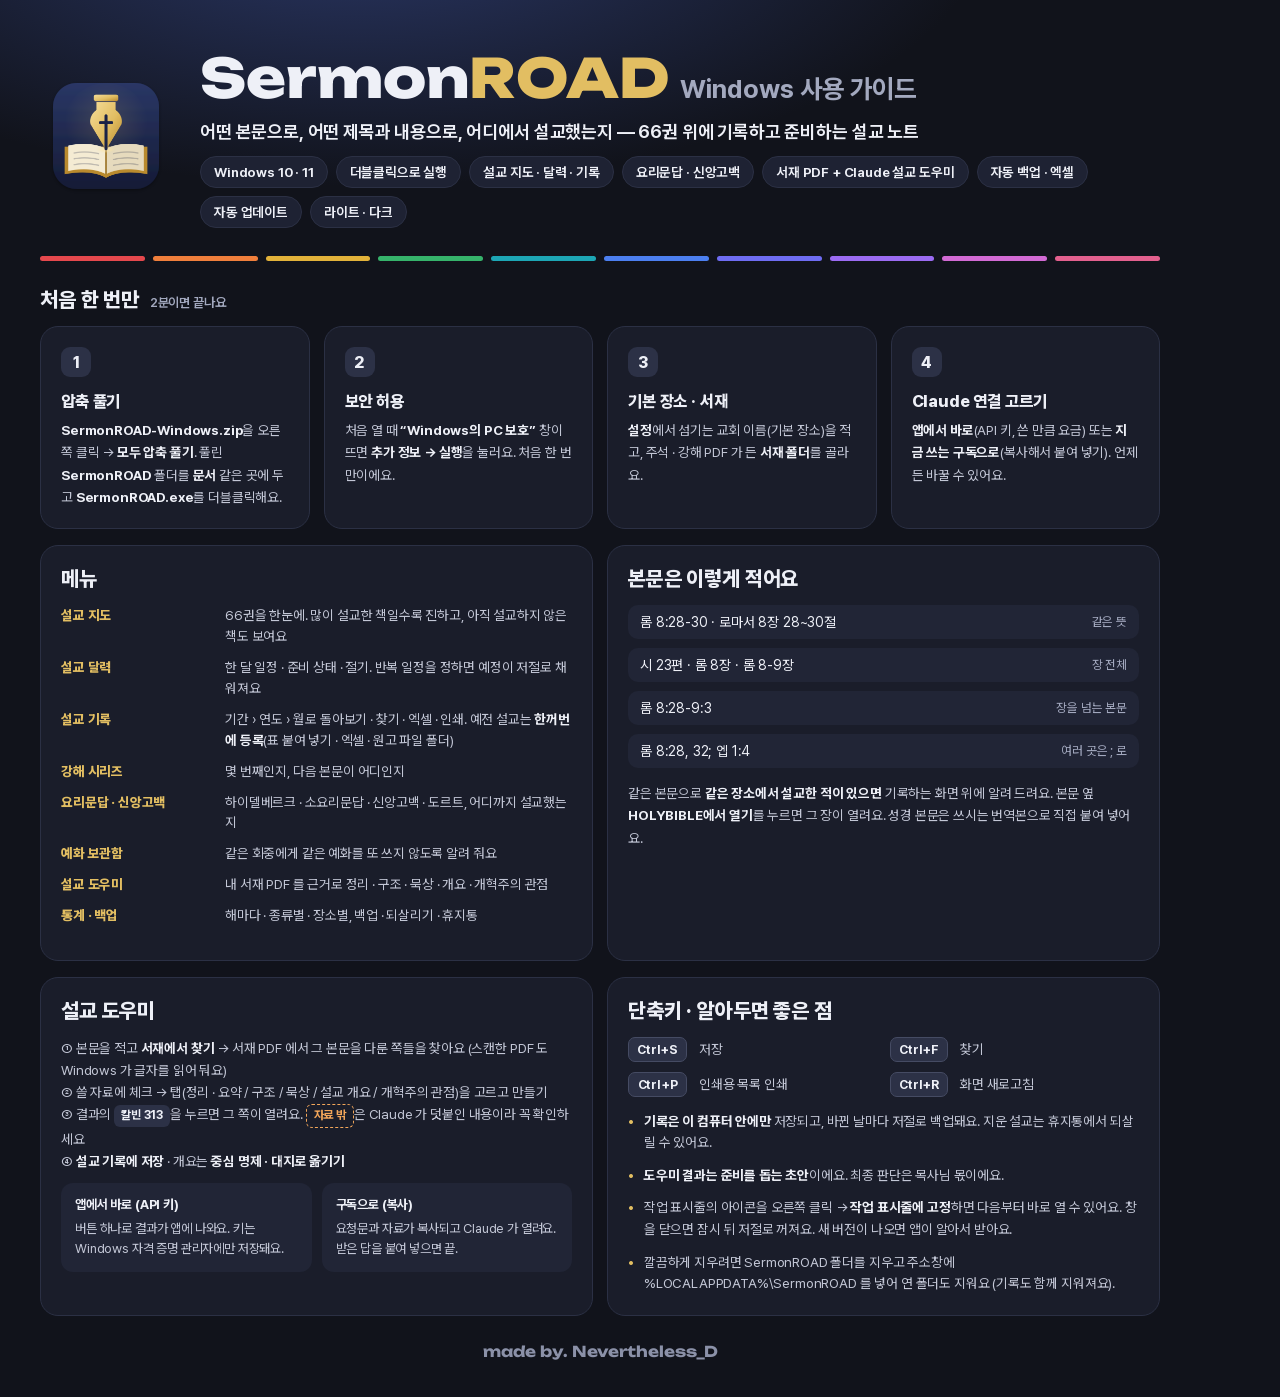
==== docs/guide-win.html @ 3cad3134 "Windows 사용 가이드 · 프로젝트 노트 · README Co-Authored-By: Claude Opus 5.5 <noreply@anthropic.com> Claude-Ses" ====
<!doctype html>
<html lang="ko"><head><meta charset="utf-8"><title>SermonROAD Windows 사용 가이드</title>
<style>
@font-face { font-family: P; src: url("../engine/web/fonts/PretendardVariable.woff2") format("woff2-variations"); font-weight: 100 900; }
@font-face { font-family: U; src: url("../engine/web/fonts/unbounded-latin-800-normal.woff2") format("woff2"); font-weight: 800; }
@font-face { font-family: U; src: url("../engine/web/fonts/unbounded-latin-700-normal.woff2") format("woff2"); font-weight: 700; }
* { box-sizing: border-box; }
body { margin: 0; width: 1200px; background: #11131B; color: #EEF0F7; font-family: P, sans-serif; letter-spacing: -0.01em; }
.wrap { padding: 44px 40px 36px; background: radial-gradient(900px 380px at 30% -80px, #2A3766 0%, rgba(42,55,102,0) 70%); }
.top { display: flex; gap: 28px; align-items: center; }
.top img { width: 132px; height: 132px; }
h1 { margin: 0; font-family: U, P; font-weight: 800; font-size: 54px; letter-spacing: 0; }
h1 em { font-style: normal; color: #E2BE62; }
h1 small { font-family: P; font-size: 26px; font-weight: 700; color: #A3A9BF; margin-left: 10px; }
.lead { margin: 10px 0 14px; font-size: 18px; font-weight: 650; }
.tags { display: flex; flex-wrap: wrap; gap: 8px; }
.tags span { padding: 7px 13px; border-radius: 18px; background: #1E2233; border: 1px solid #2B3044; font-size: 13.5px; font-weight: 650; }
.rule { display: flex; gap: 8px; margin: 28px 0 26px; } .rule i { flex: 1; height: 5px; border-radius: 3px; }
h2 { margin: 0 0 14px; font-size: 21px; font-weight: 800; } h2 small { font-size: 13px; color: #A3A9BF; font-weight: 600; margin-left: 6px; }
.grid4 { display: grid; grid-template-columns: repeat(4, 1fr); gap: 14px; }
.grid2 { display: grid; grid-template-columns: 1fr 1fr; gap: 14px; margin-top: 16px; }
.card { background: #1A1D2A; border: 1px solid #2B3044; border-radius: 18px; padding: 20px; }
.n { width: 30px; height: 30px; border-radius: 9px; background: #2C3146; display: flex; align-items: center; justify-content: center; font-weight: 800; margin-bottom: 14px; }
.card h3 { margin: 0 0 8px; font-size: 16.5px; font-weight: 800; }
.card p { margin: 0; font-size: 13.5px; line-height: 1.65; color: #C3C7D6; } .card p b { color: #EEF0F7; }
.menu { display: grid; grid-template-columns: 150px 1fr; gap: 10px 14px; font-size: 13.5px; line-height: 1.55; }
.menu dt { font-weight: 800; color: #E2BE62; } .menu dd { margin: 0; color: #C3C7D6; }
.refs { display: flex; flex-direction: column; gap: 9px; }
.refs div { display: flex; justify-content: space-between; padding: 9px 12px; border-radius: 10px; background: #212536; font-size: 14px; }
.refs span { color: #A3A9BF; font-size: 12.5px; }
.ways { display: grid; grid-template-columns: 1fr 1fr; gap: 10px; margin-top: 10px; }
.way { padding: 12px 14px; border-radius: 12px; background: #212536; font-size: 13px; line-height: 1.6; color: #C3C7D6; } .way b { color: #EEF0F7; display: block; margin-bottom: 3px; }
.keys { display: grid; grid-template-columns: auto 1fr auto 1fr; gap: 10px 12px; align-items: center; font-size: 13.5px; color: #C3C7D6; }
kbd { display: inline-block; min-width: 30px; padding: 4px 8px; border-radius: 7px; background: #2C3146; border: 1px solid #454B63; color: #EEF0F7; font: 700 12.5px P; text-align: center; }
.notes { display: flex; flex-direction: column; gap: 11px; font-size: 13.5px; line-height: 1.6; color: #C3C7D6; }
.notes div { display: flex; gap: 10px; } .notes div::before { content: "•"; color: #E2BE62; font-weight: 900; } .notes b { color: #EEF0F7; }
.made { margin-top: 26px; text-align: center; font-family: U; font-weight: 700; font-size: 15px; color: #8B91A8; letter-spacing: 0; }
.chip { display: inline-block; padding: 1px 7px; border-radius: 6px; background: #2C3146; font-size: 12px; font-weight: 700; color: #EEF0F7; }
.out { border: 1px dashed #F2A65A; color: #F2A65A; background: transparent; }
</style></head>
<body><div class="wrap">
  <div class="top"><img src="../app/AppIcon.png" alt="">
    <div><h1>Sermon<em>ROAD</em><small>Windows 사용 가이드</small></h1>
      <p class="lead">어떤 본문으로, 어떤 제목과 내용으로, 어디에서 설교했는지 — 66권 위에 기록하고 준비하는 설교 노트</p>
      <div class="tags"><span>Windows 10 · 11</span><span>더블클릭으로 실행</span><span>설교 지도 · 달력 · 기록</span><span>요리문답 · 신앙고백</span><span>서재 PDF + Claude 설교 도우미</span><span>자동 백업 · 엑셀</span><span>자동 업데이트</span><span>라이트 · 다크</span></div></div></div>
  <div class="rule"><i style="background:#E5484D"></i><i style="background:#F07F3C"></i><i style="background:#E2B23A"></i><i style="background:#36B36B"></i><i style="background:#1DA6B5"></i><i style="background:#4C7FF0"></i><i style="background:#6E6CF2"></i><i style="background:#9B6BF2"></i><i style="background:#D26AD4"></i><i style="background:#E3608E"></i></div>

  <h2>처음 한 번만 <small>2분이면 끝나요</small></h2>
  <div class="grid4">
    <div class="card"><div class="n">1</div><h3>압축 풀기</h3><p><b>SermonROAD-Windows.zip</b>을 오른쪽 클릭 → <b>모두 압축 풀기</b>. 풀린 <b>SermonROAD</b> 폴더를 <b>문서</b> 같은 곳에 두고 <b>SermonROAD.exe</b>를 더블클릭해요.</p></div>
    <div class="card"><div class="n">2</div><h3>보안 허용</h3><p>처음 열 때 <b>“Windows의 PC 보호”</b> 창이 뜨면 <b>추가 정보 → 실행</b>을 눌러요. 처음 한 번만이에요.</p></div>
    <div class="card"><div class="n">3</div><h3>기본 장소 · 서재</h3><p><b>설정</b>에서 섬기는 교회 이름(기본 장소)을 적고, 주석 · 강해 PDF 가 든 <b>서재 폴더</b>를 골라요.</p></div>
    <div class="card"><div class="n">4</div><h3>Claude 연결 고르기</h3><p><b>앱에서 바로</b>(API 키, 쓴 만큼 요금) 또는 <b>지금 쓰는 구독으로</b>(복사해서 붙여 넣기). 언제든 바꿀 수 있어요.</p></div>
  </div>

  <div class="grid2">
    <div class="card"><h2>메뉴</h2><dl class="menu">
      <dt>설교 지도</dt><dd>66권을 한눈에. 많이 설교한 책일수록 진하고, 아직 설교하지 않은 책도 보여요</dd>
      <dt>설교 달력</dt><dd>한 달 일정 · 준비 상태 · 절기. 반복 일정을 정하면 예정이 저절로 채워져요</dd>
      <dt>설교 기록</dt><dd>기간 › 연도 › 월로 돌아보기 · 찾기 · 엑셀 · 인쇄. 예전 설교는 <b style="color:#EEF0F7">한꺼번에 등록</b>(표 붙여 넣기 · 엑셀 · 원고 파일 폴더)</dd>
      <dt>강해 시리즈</dt><dd>몇 번째인지, 다음 본문이 어디인지</dd>
      <dt>요리문답 · 신앙고백</dt><dd>하이델베르크 · 소요리문답 · 신앙고백 · 도르트, 어디까지 설교했는지</dd>
      <dt>예화 보관함</dt><dd>같은 회중에게 같은 예화를 또 쓰지 않도록 알려 줘요</dd>
      <dt>설교 도우미</dt><dd>내 서재 PDF 를 근거로 정리 · 구조 · 묵상 · 개요 · 개혁주의 관점</dd>
      <dt>통계 · 백업</dt><dd>해마다 · 종류별 · 장소별, 백업 · 되살리기 · 휴지통</dd></dl></div>
    <div class="card"><h2>본문은 이렇게 적어요</h2><div class="refs">
      <div>롬 8:28-30 · 로마서 8장 28~30절<span>같은 뜻</span></div>
      <div>시 23편 · 롬 8장 · 롬 8-9장<span>장 전체</span></div>
      <div>롬 8:28-9:3<span>장을 넘는 본문</span></div>
      <div>롬 8:28, 32; 엡 1:4<span>여러 곳은 ; 로</span></div></div>
      <p style="margin:14px 0 0;font-size:13.5px;line-height:1.65;color:#C3C7D6">같은 본문으로 <b style="color:#EEF0F7">같은 장소에서 설교한 적이 있으면</b> 기록하는 화면 위에 알려 드려요. 본문 옆 <b style="color:#EEF0F7">HOLYBIBLE에서 열기</b>를 누르면 그 장이 열려요. 성경 본문은 쓰시는 번역본으로 직접 붙여 넣어요.</p></div>
  </div>

  <div class="grid2">
    <div class="card"><h2>설교 도우미</h2>
      <p>① 본문을 적고 <b>서재에서 찾기</b> → 서재 PDF 에서 그 본문을 다룬 쪽들을 찾아요 (스캔한 PDF 도 Windows 가 글자를 읽어 둬요)<br>② 쓸 자료에 체크 → 탭(정리 · 요약 / 구조 / 묵상 / 설교 개요 / 개혁주의 관점)을 고르고 만들기<br>③ 결과의 <span class="chip">칼빈 313</span>을 누르면 그 쪽이 열려요. <span class="chip out">자료 밖</span>은 Claude 가 덧붙인 내용이라 꼭 확인하세요<br>④ <b>설교 기록에 저장</b> · 개요는 <b>중심 명제 · 대지로 옮기기</b></p>
      <div class="ways"><div class="way"><b>앱에서 바로 (API 키)</b>버튼 하나로 결과가 앱에 나와요. 키는 Windows 자격 증명 관리자에만 저장돼요.</div><div class="way"><b>구독으로 (복사)</b>요청문과 자료가 복사되고 Claude 가 열려요. 받은 답을 붙여 넣으면 끝.</div></div></div>
    <div class="card"><h2>단축키 · 알아두면 좋은 점</h2>
      <div class="keys"><kbd>Ctrl+S</kbd><span>저장</span><kbd>Ctrl+F</kbd><span>찾기</span><kbd>Ctrl+P</kbd><span>인쇄용 목록 인쇄</span><kbd>Ctrl+R</kbd><span>화면 새로고침</span></div>
      <div class="notes" style="margin-top:14px">
        <div><span><b>기록은 이 컴퓨터 안에만</b> 저장되고, 바뀐 날마다 저절로 백업돼요. 지운 설교는 휴지통에서 되살릴 수 있어요.</span></div>
        <div><span><b>도우미 결과는 준비를 돕는 초안</b>이에요. 최종 판단은 목사님 몫이에요.</span></div>
        <div><span>작업 표시줄의 아이콘을 오른쪽 클릭 → <b>작업 표시줄에 고정</b>하면 다음부터 바로 열 수 있어요. 창을 닫으면 잠시 뒤 저절로 꺼져요. 새 버전이 나오면 앱이 알아서 받아요.</span></div>
        <div><span>깔끔하게 지우려면 SermonROAD 폴더를 지우고 주소창에 %LOCALAPPDATA%\SermonROAD 를 넣어 연 폴더도 지워요 (기록도 함께 지워져요).</span></div></div></div>
  </div>
  <div class="made">made by. Nevertheless_D</div>
</div></body></html>
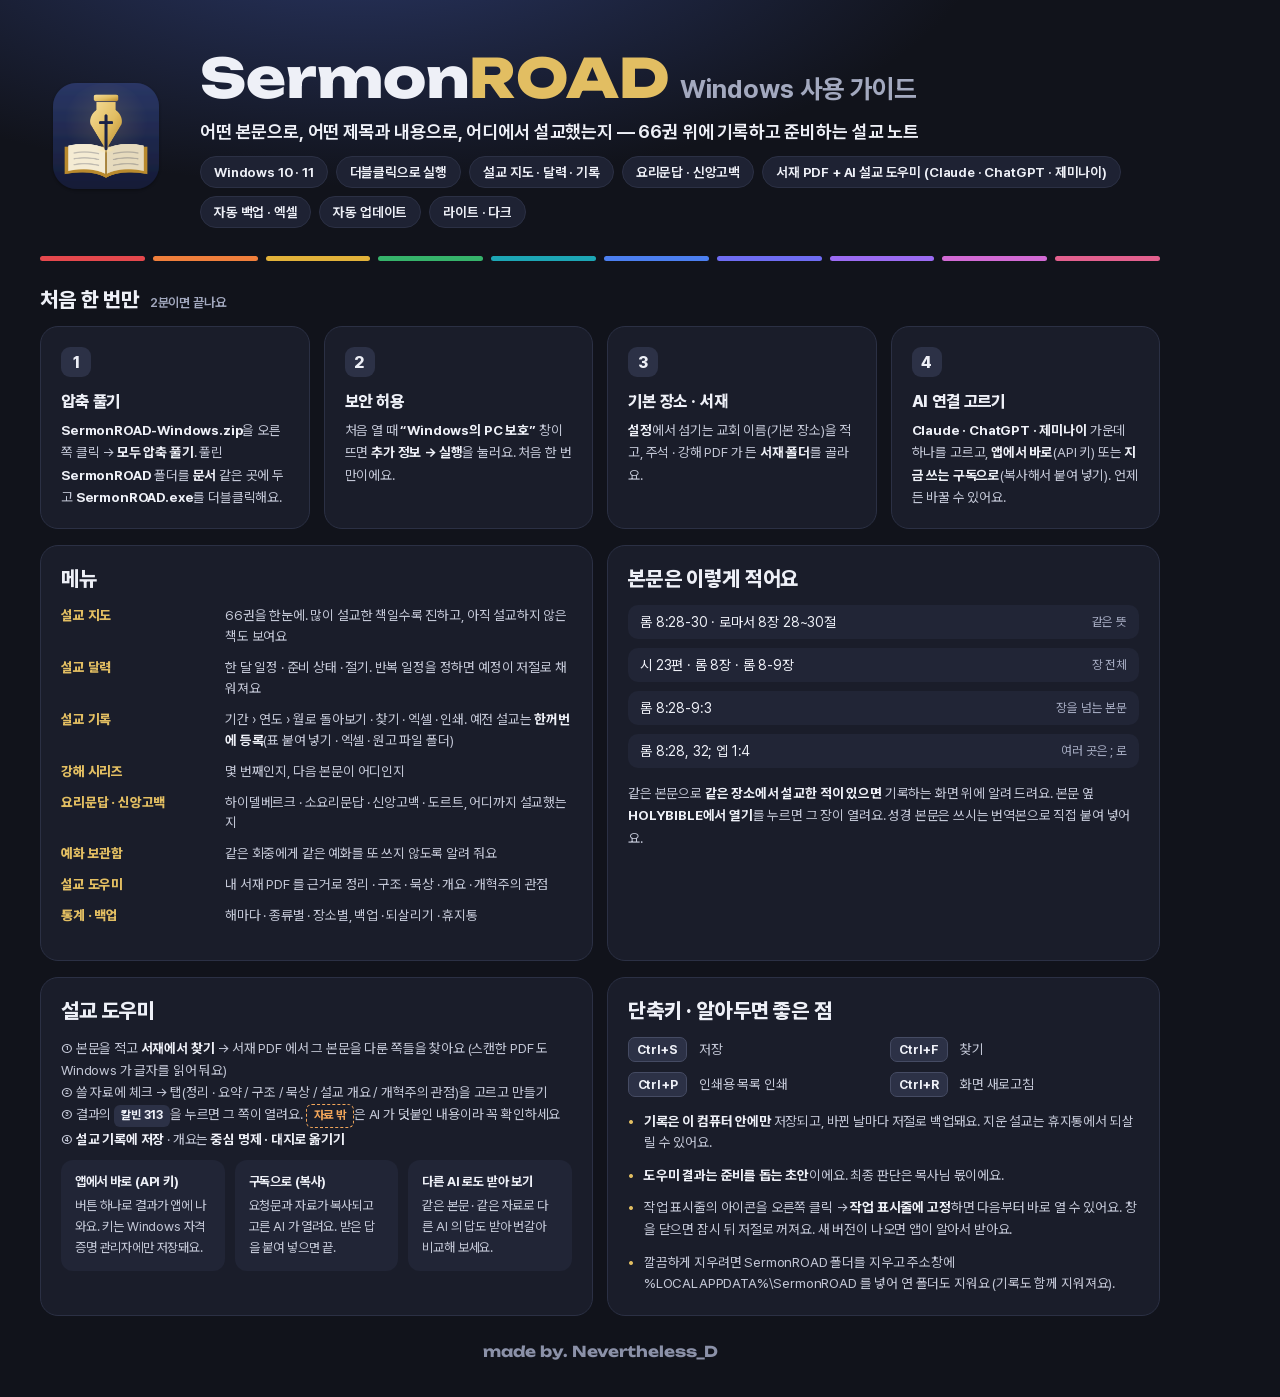
==== commit e61f1926: "v1.2.0: 설교 도우미 AI 3종 — Claude · ChatGPT · 제미나이 (AI 별 키 · 모델 목록 받기 · 다른 AI 로도 받아 보기) Co-Authored-By: " ====
--- a/docs/guide-win.html
+++ b/docs/guide-win.html
@@ -28,7 +28,7 @@
 .refs { display: flex; flex-direction: column; gap: 9px; }
 .refs div { display: flex; justify-content: space-between; padding: 9px 12px; border-radius: 10px; background: #212536; font-size: 14px; }
 .refs span { color: #A3A9BF; font-size: 12.5px; }
-.ways { display: grid; grid-template-columns: 1fr 1fr; gap: 10px; margin-top: 10px; }
+.ways { display: grid; grid-template-columns: repeat(3, 1fr); gap: 10px; margin-top: 10px; }
 .way { padding: 12px 14px; border-radius: 12px; background: #212536; font-size: 13px; line-height: 1.6; color: #C3C7D6; } .way b { color: #EEF0F7; display: block; margin-bottom: 3px; }
 .keys { display: grid; grid-template-columns: auto 1fr auto 1fr; gap: 10px 12px; align-items: center; font-size: 13.5px; color: #C3C7D6; }
 kbd { display: inline-block; min-width: 30px; padding: 4px 8px; border-radius: 7px; background: #2C3146; border: 1px solid #454B63; color: #EEF0F7; font: 700 12.5px P; text-align: center; }
@@ -42,7 +42,7 @@
   <div class="top"><img src="../app/AppIcon.png" alt="">
     <div><h1>Sermon<em>ROAD</em><small>Windows 사용 가이드</small></h1>
       <p class="lead">어떤 본문으로, 어떤 제목과 내용으로, 어디에서 설교했는지 — 66권 위에 기록하고 준비하는 설교 노트</p>
-      <div class="tags"><span>Windows 10 · 11</span><span>더블클릭으로 실행</span><span>설교 지도 · 달력 · 기록</span><span>요리문답 · 신앙고백</span><span>서재 PDF + Claude 설교 도우미</span><span>자동 백업 · 엑셀</span><span>자동 업데이트</span><span>라이트 · 다크</span></div></div></div>
+      <div class="tags"><span>Windows 10 · 11</span><span>더블클릭으로 실행</span><span>설교 지도 · 달력 · 기록</span><span>요리문답 · 신앙고백</span><span>서재 PDF + AI 설교 도우미 (Claude · ChatGPT · 제미나이)</span><span>자동 백업 · 엑셀</span><span>자동 업데이트</span><span>라이트 · 다크</span></div></div></div>
   <div class="rule"><i style="background:#E5484D"></i><i style="background:#F07F3C"></i><i style="background:#E2B23A"></i><i style="background:#36B36B"></i><i style="background:#1DA6B5"></i><i style="background:#4C7FF0"></i><i style="background:#6E6CF2"></i><i style="background:#9B6BF2"></i><i style="background:#D26AD4"></i><i style="background:#E3608E"></i></div>
 
   <h2>처음 한 번만 <small>2분이면 끝나요</small></h2>
@@ -50,7 +50,7 @@
     <div class="card"><div class="n">1</div><h3>압축 풀기</h3><p><b>SermonROAD-Windows.zip</b>을 오른쪽 클릭 → <b>모두 압축 풀기</b>. 풀린 <b>SermonROAD</b> 폴더를 <b>문서</b> 같은 곳에 두고 <b>SermonROAD.exe</b>를 더블클릭해요.</p></div>
     <div class="card"><div class="n">2</div><h3>보안 허용</h3><p>처음 열 때 <b>“Windows의 PC 보호”</b> 창이 뜨면 <b>추가 정보 → 실행</b>을 눌러요. 처음 한 번만이에요.</p></div>
     <div class="card"><div class="n">3</div><h3>기본 장소 · 서재</h3><p><b>설정</b>에서 섬기는 교회 이름(기본 장소)을 적고, 주석 · 강해 PDF 가 든 <b>서재 폴더</b>를 골라요.</p></div>
-    <div class="card"><div class="n">4</div><h3>Claude 연결 고르기</h3><p><b>앱에서 바로</b>(API 키, 쓴 만큼 요금) 또는 <b>지금 쓰는 구독으로</b>(복사해서 붙여 넣기). 언제든 바꿀 수 있어요.</p></div>
+    <div class="card"><div class="n">4</div><h3>AI 연결 고르기</h3><p><b>Claude · ChatGPT · 제미나이</b> 가운데 하나를 고르고, <b>앱에서 바로</b>(API 키) 또는 <b>지금 쓰는 구독으로</b>(복사해서 붙여 넣기). 언제든 바꿀 수 있어요.</p></div>
   </div>
 
   <div class="grid2">
@@ -73,8 +73,8 @@
 
   <div class="grid2">
     <div class="card"><h2>설교 도우미</h2>
-      <p>① 본문을 적고 <b>서재에서 찾기</b> → 서재 PDF 에서 그 본문을 다룬 쪽들을 찾아요 (스캔한 PDF 도 Windows 가 글자를 읽어 둬요)<br>② 쓸 자료에 체크 → 탭(정리 · 요약 / 구조 / 묵상 / 설교 개요 / 개혁주의 관점)을 고르고 만들기<br>③ 결과의 <span class="chip">칼빈 313</span>을 누르면 그 쪽이 열려요. <span class="chip out">자료 밖</span>은 Claude 가 덧붙인 내용이라 꼭 확인하세요<br>④ <b>설교 기록에 저장</b> · 개요는 <b>중심 명제 · 대지로 옮기기</b></p>
-      <div class="ways"><div class="way"><b>앱에서 바로 (API 키)</b>버튼 하나로 결과가 앱에 나와요. 키는 Windows 자격 증명 관리자에만 저장돼요.</div><div class="way"><b>구독으로 (복사)</b>요청문과 자료가 복사되고 Claude 가 열려요. 받은 답을 붙여 넣으면 끝.</div></div></div>
+      <p>① 본문을 적고 <b>서재에서 찾기</b> → 서재 PDF 에서 그 본문을 다룬 쪽들을 찾아요 (스캔한 PDF 도 Windows 가 글자를 읽어 둬요)<br>② 쓸 자료에 체크 → 탭(정리 · 요약 / 구조 / 묵상 / 설교 개요 / 개혁주의 관점)을 고르고 만들기<br>③ 결과의 <span class="chip">칼빈 313</span>을 누르면 그 쪽이 열려요. <span class="chip out">자료 밖</span>은 AI 가 덧붙인 내용이라 꼭 확인하세요<br>④ <b>설교 기록에 저장</b> · 개요는 <b>중심 명제 · 대지로 옮기기</b></p>
+      <div class="ways"><div class="way"><b>앱에서 바로 (API 키)</b>버튼 하나로 결과가 앱에 나와요. 키는 Windows 자격 증명 관리자에만 저장돼요.</div><div class="way"><b>구독으로 (복사)</b>요청문과 자료가 복사되고 고른 AI 가 열려요. 받은 답을 붙여 넣으면 끝.</div><div class="way"><b>다른 AI 로도 받아 보기</b>같은 본문 · 같은 자료로 다른 AI 의 답도 받아 번갈아 비교해 보세요.</div></div></div>
     <div class="card"><h2>단축키 · 알아두면 좋은 점</h2>
       <div class="keys"><kbd>Ctrl+S</kbd><span>저장</span><kbd>Ctrl+F</kbd><span>찾기</span><kbd>Ctrl+P</kbd><span>인쇄용 목록 인쇄</span><kbd>Ctrl+R</kbd><span>화면 새로고침</span></div>
       <div class="notes" style="margin-top:14px">
